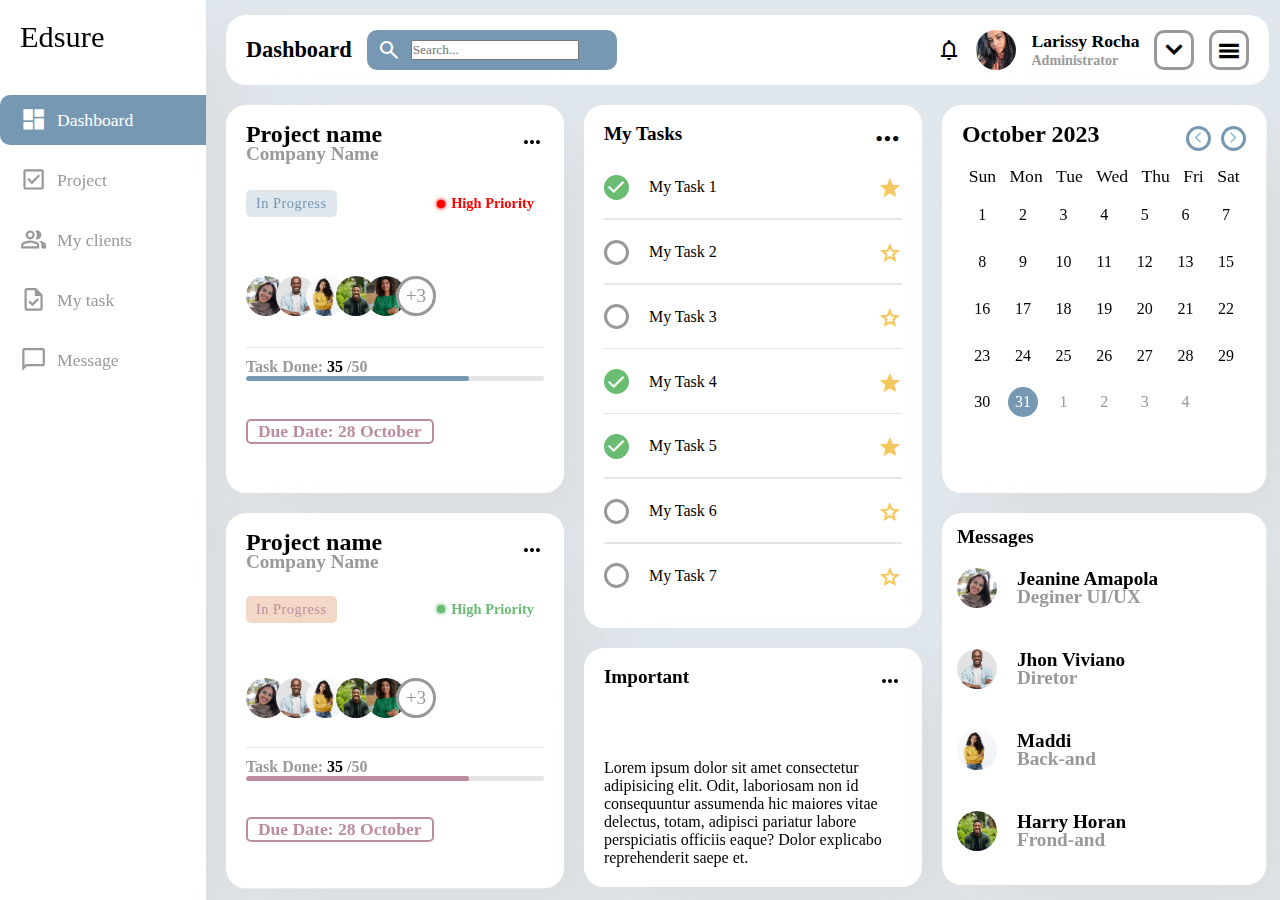
==== dashboard/index.html @ b964fb95 "Fazendo Página de Login funcionar com PHP" ====
<!DOCTYPE html>
<html lang="pt-br">
<head>
    <meta charset="UTF-8">
    <meta name="viewport" content="width=device-width, initial-scale=1.0">
    <title>Task Dashboard</title>
    <link rel="stylesheet" href="./css/style.css">
    <link rel="stylesheet" href="https://fonts.googleapis.com/css2?family=Material+Symbols+Outlined:opsz,wght,FILL,GRAD@20..48,100..700,0..1,-50..200" />
    
</head>
<body>
    <!--header start-->
    <div class="container">
        <div class="left">
            <header>
                <div class="logo">
                    <h2>Edsure</h2>
                    <div class="close">
                        <span class="material-symbols-outlined">
                            close
                        </span>
                    </div>
                </div>
                <nav>
                    <ul>
                        <li>
                            <a href="#">
                                <span class="material-symbols-outlined full">
                                    dashboard
                                </span>
                                <span class="title">Dashboard</span>
                            </a>
                        </li>
                        <li>
                            <a href="#">
                                <span class="material-symbols-outlined">
                                    check_box
                                </span>
                                <span class="title">Project</span>
                            </a>
                        </li>
                        <li>
                            <a href="#">
                                <span class="material-symbols-outlined">
                                    group
                                </span>
                                <span class="title">My clients</span>
                            </a>
                        </li>
                        <li>
                            <a href="#">
                                <span class="material-symbols-outlined">
                                    Task
                                </span>
                                <span class="title">My task</span>
                            </a>
                        </li>
                        <li>
                            <a href="#">
                                <span class="material-symbols-outlined">
                                    chat_bubble
                                </span>
                                <span class="title">Message</span>
                            </a>
                        </li>
                    </ul>
                </nav>
            </header>
        </div>
        <div class="right">
            <!-- top start -->
            <div class="top">
                <!-- searchBx start -->
                <div class="searchBx">
                    <h2>Dashboard</h2>
                    <div class="inputBx">
                        <span class="material-symbols-outlined searchOpen">
                            search
                        </span>
                        <input type="text" placeholder="Search...">
                        <span class="material-symbols-outlined searchClose">
                            close
                        </span>
                    </div>
                </div>
                <!-- searchBx end -->
                <!-- user start -->
                <div class="user">
                    <span class="material-symbols-outlined">
                        notifications
                    </span>
                    <div class="userImg">
                        <img src="./img/eu_crm.webp" alt="user">
                    </div>
                    <h2>Larissy Rocha<br><span>Administrator</span></h2>
                    <div class="arrow">
                        <span class="material-symbols-outlined">
                            expand_more
                        </span>
                    </div>
                    <div class="toggle">
                        <span class="material-symbols-outlined">
                            menu
                        </span>
                        <!-- <span class="material-symbols-outlined">
                            close
                        </span> -->
                    </div>
                </div>
            </div> 
            <main>
                <div class="projectCard">
                    <div class="projectTop">
                        <h2>Project name<br><span>Company Name</span></h2>
                        <div class="projectDots">
                            <span class="material-symbols-outlined">
                                more_horiz
                            </span>
                        </div>
                    </div>
                    <div class="projectProgress">
                        <div class="process">
                            <h2>In Progress</h2>
                        </div>
                        <div class="priority">
                            <h2>High Priority</h2>
                        </div>
                    </div>
                    <div class="groupImg">
                        <a href="#">
                            <img src="img/img1.webp" alt="img1">
                        </a>
                        <a href="#" style="--left: -10px">
                            <img src="img/img2.webp" alt="img2">
                        </a>
                        <a href="#" style="--left: -20px">
                            <img src="img/img3.webp" alt="img3">
                        </a>
                        <a href="#" style="--left: -30px">
                            <img src="img/img4.webp" alt="img4">
                        </a>
                        <a href="#" style="--left: -40px">
                            <img src="img/img5.webp" alt="img5">
                        </a>
                        <a href="#" style="--left: -50px">
                            <span class="number">+3</span>
                        </a>
                    </div>
                    <div class="task">
                        <h2>Task Done: <bold>35</bold> /50</h2>
                        <span class="line"></span>
                    </div>
                    <div class="due">
                        <h2>Due Date: 28 October</h2>
                    </div>
                </div>
                <div class="projectCard projectCard2">
                    <div class="projectTop">
                        <h2>Project name<br><span>Company Name</span></h2>
                        <div class="projectDots">
                            <span class="material-symbols-outlined">
                                more_horiz
                            </span>
                        </div>
                    </div>
                    <div class="projectProgress">
                        <div class="process">
                            <h2>In Progress</h2>
                        </div>
                        <div class="priority">
                            <h2>High Priority</h2>
                        </div>
                    </div>
                    <div class="groupImg">
                        <a href="#">
                            <img src="img/img1.webp" alt="img1">
                        </a>
                        <a href="#" style="--left: -10px">
                            <img src="img/img2.webp" alt="img2">
                        </a>
                        <a href="#" style="--left: -20px">
                            <img src="img/img3.webp" alt="img3">
                        </a>
                        <a href="#" style="--left: -30px">
                            <img src="img/img4.webp" alt="img4">
                        </a>
                        <a href="#" style="--left: -40px">
                            <img src="img/img5.webp" alt="img5">
                        </a>
                        <a href="#" style="--left: -50px">
                            <span class="number">+3</span>
                        </a>
                    </div>
                    <div class="task">
                        <h2>Task Done: <bold>35</bold> /50</h2>
                        <span class="line"></span>
                    </div>
                    <div class="due">
                        <h2>Due Date: 28 October</h2>
                    </div>
                </div>
                <div class="myTasks">
                    <div class="tasksHead">
                        <h2>My Tasks</h2>
                        <div class="tasksDots">
                            <span class="material-symbols-outlined">
                                more_horiz
                            </span>
                        </div>
                    </div>
                    <div class="tasks">
                        <ul>
                            <li>
                                <span class="tasksIconName">
                                    <span class="tasksIcon done">
                                        <span class="material-symbols-outlined">
                                            check
                                        </span>
                                    </span>
                                    <span class="tasksName"> My Task 1</span>
                                </span>
                                <span class="tasksStar full">
                                    <span class="material-symbols-outlined">
                                        star
                                    </span>
                                </span>
                            </li>
                            <li>
                                <span class="tasksIconName">
                                    <span class="tasksIcon notDone"></span>
                                    <span class="tasksName"> My Task 2</span>
                                </span>
                                <span class="tasksStar half">
                                    <span class="material-symbols-outlined">
                                        star
                                    </span>
                                </span>
                            </li>
                            <li>
                                <span class="tasksIconName">
                                    <span class="tasksIcon notDone"></span>
                                    <span class="tasksName"> My Task 3</span>
                                </span>
                                <span class="tasksStar half">
                                    <span class="material-symbols-outlined">
                                        star
                                    </span>
                                </span>
                            </li>
                            <li>
                                <span class="tasksIconName">
                                    <span class="tasksIcon done">
                                        <span class="material-symbols-outlined">
                                            check
                                        </span>
                                    </span>
                                    <span class="tasksName"> My Task 4</span>
                                </span>
                                <span class="tasksStar full">
                                    <span class="material-symbols-outlined">
                                        star
                                    </span>
                                </span>
                            </li>
                            <li>
                                <span class="tasksIconName">
                                    <span class="tasksIcon done">
                                        <span class="material-symbols-outlined">
                                            check
                                        </span>
                                    </span>
                                    <span class="tasksName"> My Task 5</span>
                                </span>
                                <span class="tasksStar full">
                                    <span class="material-symbols-outlined">
                                        star
                                    </span>
                                </span>
                            </li>
                            <li>
                                <span class="tasksIconName">
                                    <span class="tasksIcon notDone"></span>
                                    <span class="tasksName"> My Task 6</span>
                                </span>
                                <span class="tasksStar half">
                                    <span class="material-symbols-outlined">
                                        star
                                    </span>
                                </span>
                            </li>
                            <li>
                                <span class="tasksIconName">
                                    <span class="tasksIcon notDone"></span>
                                    <span class="tasksName"> My Task 7</span>
                                </span>
                                <span class="tasksStar half">
                                    <span class="material-symbols-outlined">
                                        star
                                    </span>
                                </span>
                            </li>
                        </ul>
                    </div>
                </div>
                <div class="important">
                    <div class="importantHead">
                        <h2>Important</h2>
                        <div class="importantDots">
                            <span class="material-symbols-outlined">
                                more_horiz
                            </span>
                        </div>
                    </div>
                    <div class="importanttext">
                        <p>Lorem ipsum dolor sit amet consectetur adipisicing elit. Odit, laboriosam non id consequuntur assumenda hic maiores vitae delectus, totam, adipisci pariatur labore perspiciatis officiis eaque? Dolor explicabo reprehenderit saepe et.</p>
                    </div>
                </div>
                <div class="calendar">
                    <div class="calendarHead">
                        <h2>October 2023</h2>
                        <div class="calendarIcon">
                            <span class="material-symbols-outlined full">
                                chevron_left
                            </span>
                            <span class="material-symbols-outlined full">
                                chevron_right
                            </span>
                        </div>
                    </div>
                    <div class="calendarData">
                        <ul class="weeks">
                            <li>Sun</li>
                            <li>Mon</li>
                            <li>Tue</li>
                            <li>Wed</li>
                            <li>Thu</li>
                            <li>Fri</li>
                            <li>Sat</li>
                        </ul>
                        <ul class="days">
                            <li>1</li>
                            <li>2</li>
                            <li>3</li>
                            <li>4</li>
                            <li>5</li>
                            <li>6</li>
                            <li>7</li>
                            <li>8</li>
                            <li>9</li>
                            <li>10</li>
                            <li>11</li>
                            <li>12</li>
                            <li>13</li>
                            <li>15</li>
                            <li>16</li>
                            <li>17</li>
                            <li>18</li>
                            <li>19</li>
                            <li>20</li>
                            <li>21</li>
                            <li>22</li>
                            <li>23</li>
                            <li>24</li>
                            <li>25</li>
                            <li>26</li>
                            <li>27</li>
                            <li>28</li>
                            <li>29</li>
                            <li>30</li>
                            <li class="active">31</li>
                            <li class="inactive">1</li>
                            <li class="inactive">2</li>
                            <li class="inactive">3</li>
                            <li class="inactive">4</li>
                        </ul>
                    </div>
                </div>
                <div class="messages">
                    <div class="messagesHead">
                        <h2>Messages</h2>
                    </div>
                    <div class="messagesUser">
                        <div class="messagesUserImg">
                            <img src="./img/img1.webp" alt="fotomulher">
                        </div>
                        <h2>Jeanine Amapola<br><span>Deginer UI/UX</span></h2>
                    </div>
                    <div class="messagesUser">
                        <div class="messagesUserImg">
                            <img src="./img/img2.webp" alt="fotohomem">
                        </div>
                        <h2>Jhon Viviano<br><span>Diretor</span></h2>
                    </div>
                    <div class="messagesUser">
                        <div class="messagesUserImg">
                            <img src="./img/img3.webp" alt="fotomulher">
                        </div>
                        <h2>Maddi<br><span>Back-and</span></h2>
                    </div>
                    <div class="messagesUser">
                        <div class="messagesUserImg">
                            <img src="./img/img4.webp" alt="fotohomem">
                        </div>
                        <h2>Harry Horan<br><span>Frond-and</span></h2>
                    </div>
                </div>
            </main>   
        </div>
        <!-- right end -->
    </div>
    <!-- container end -->
</body>
</html>
---- dashboard/css/style.css ----
* {
    margin: 0;
    padding: 0;
    box-sizing: border-box;
    font-family: Dubai;
}

:root {
    --cor-azul: #7698B3;
    --cor-azulc: #83B5D1;
    --cor-azule :#172A3A;
    --cor-bege: #F3D8C7;
    --cor-rosa: #bc8da0;
    --cor-branco: #ffff;
    --cor-gray: #dfe7ed;
}

body {
    display: flex;
    justify-content: center;
    align-items: center;
    min-height: 10vh;
    background-color: var(--cor-azul);
    
}
.full {
  font-variation-settings:
  'FILL' 1,
  'wght' 400,
  'GRAD' 0,
  'opsz' 48
}

::-webkit-scrollbar{
    width: 10px;
}

::-webkit-scrollbar-track {
    background-color: var(--cor-azul);
}

::-webkit-scrollbar-thumb {
    background: var(--cor-azule);
    border-radius: 10px;
    border: 3px solid var(--cor-branco);
}

.container {
    position: relative;
    width: 100%;
    height: 100vh;
    background: rgba(255, 255, 255, 0.774);
    backdrop-filter: blur(10px);
    display: flex;
    gap: 20px;
    overflow: hidden;
 
}

.container > .left{
    position: relative;
    width: 250px;
    height: 100%;
    background-color: var(--cor-branco);
    backdrop-filter: blur(5px);
    box-shadow: 35px 35px 68px 0px rgba(218, 217, 217, 0.651);
    inset:  -8px -8px 16px 0px;
    inset: 0px 11px 28px 0px;
    display: flex;
    justify-content: space-between;
    align-items: center;
    flex-direction: column;
    padding: 20px 0px;
}

/* header start */
.container  .left header {
    position:relative;
    width: 100%;
}
/* logo start */
.container .left header .logo {
    position: relative;
    margin-bottom: 20px;
    padding-left: 20px;
    display:flex;
    justify-content: space-between;
    align-items: center;
}

.container .left header .logo h2 {
    font-size: 1.9em;
    font-weight: 500;
    cursor: pointer;
    color: #000;
}

.container .left header .logo .close {
    position: relative;
    left: -20px;
    width: 20px;
    height: 20px;
    text-align: center;
    line-height: 20px;
    display: none;
    cursor: pointer;

}

/* nav start */
.container .left header nav {
    position: relative;
    padding: 20px 0 20px 0px;
}

.container .left header nav ul {
    position: relative;
    display: flex;
    justify-content: center;
    align-items: flex-start;
    flex-direction: column;
    gap: 10px;
}

.container .left header nav ul li {
    position: relative;
    width:  100%;
    height: 50px;
    list-style: none;
    display: flex;
    justify-content: center;
    align-items: center;
}

.container .left header nav ul li a {
    position: relative;
    width: 100%;
    height: 100%;
    
    display: flex;
    justify-content: flex-start;
    align-items: center;
    text-decoration: none;
    padding-left:  20px;
    border-top-left-radius: 10px;
    border-bottom-left-radius: 10px;
    transition: .3s ease;
}

.container .left header nav ul li:first-child a,
.container .left header nav ul li a:hover {
    transition: 0s;
    background: var(--cor-azul); 
    
}

.container .left header nav ul li a::before{
    content: '';
    position: absolute;
    right: 0;
    width: 0;
    height: 100%;
    background: var(--cor-azul);
    transition: .3s ease;
}

.container .left header nav ul li:first-child a::before,
.container .left header nav ul li a:hover::before {
    width: 4px;
}

.container .left header nav ul li a .material-symbols-outlined {
    color: #999;
    font-size: 1.7em;
    margin-right: 10px;
}

.container .left header nav ul li a .title{
    color: #999;
    font-size: 1.1em;
}

.container .left header nav ul li:first-child a .material-symbols-outlined,
.container .left header nav ul li:first-child a .title,
.container .left header nav ul li a:hover .material-symbols-outlined,
.container .left header nav ul li a:hover .title {
    color: var(--cor-branco)
}

.container .right {
    position: relative;
    width: 100%;
    height: 100%;
    display: flex;
    flex-direction: column;
    gap: 20px;
    padding-top: 15px;
    cursor: pointer;
}
/* top start */
.container .right .top {
    position: relative;
    width: 99%;
    height: 70px;
    display: flex;
    justify-content: space-between;
    align-items: center;
    padding: 20px;
    border-radius: 20px;
    background-color: var(--cor-branco);
    border-radius: 20px;
    /*box-shadow: 35px 35px 68px 0px rgba(218, 217, 217, 0.651);
    inset:  -8px -8px 16px 0px;
    inset: 0px 11px 28px 0px;*/
}

.container .right .top .searchBx {
    position: relative;
    display: flex;
    justify-content: center;
    align-items: center;
    gap: 15px;
}

.container .right .top .searchBx h2{
    color: #000;
    font-size: 1.4em;
    cursor: pointer;
}

.container .right .top .searchBx .inputBx{
    position:relative;
    width: 250px;
    height: 40px;
    background: var(--cor-azul);
    border-radius: 10px;
    display: flex;
    justify-content: flex-start;
    align-items: center;
    padding-left: 10px;
    gap: 10px;
    overflow: hidden;
}

.container .right .top .searchBx .inputBx span{
    color: var(--cor-branco);
    cursor: pointer;
}

.container .right .top .search .inputBx input{
    position: relative;
    width: 100%;
    outline: none;
    border: none;
    background: transparent;
    margin-right: 10px;
    font-size: 1. 2em;
    color: #000;
}

.container .right .top .searchBx .inputBx span.searchClose{
    position: absolute;
    right: 10px;
    cursor: pointer;
    display: none;
}

.container .right .top .user{
    position: relative;
    display: flex;
    justify-content: center;
    align-items: center;
    gap: 15px;
}

.container .right .top .user span{
    color: #000;
    cursor: pointer;
}

.container .right .top .user .userImg{
    position: relative;
    width: 40px;
    height: 40px;
    overflow: hidden;
    cursor: pointer;
}

.container .right .top .user .userImg img {
    position: absolute;
    width: 100%;
    height: 100%;
    object-fit: cover;
    border-radius: 50%;
}

.container .right .top .user h2{
    font-size: 1.1em;
    line-height: 18px;
    white-space: nowrap;
    cursor: pointer;
}

.container .right .top .user h2 span {
    color: #999;
    font-size: 0.8em;
}

.container .right .top .user .arrow {
    position: relative;
    width: 40px;
    height: 40px;
    border: 3px solid #999;
    border-radius: 10px;
    cursor: pointer;
    display: flex;
    justify-content: center;
    align-items: center;
}

.container .right .top .user .arrow span {
    color: #000;
    font-size: 2em;
    font-weight: 600;
    transition: 3s ease;
}

.container .right .top .user .arrow:hover span {
    transform: scale(1.2);
}

.container .right .top .user .toggle{
    position: relative;
    width: 40px;
    height: 40px;
    border: 3px solid #999;
    border-radius: 10px;
    cursor: pointer;
    text-align: center;
    line-height: 50px;
    display: flexbox;

}
.container .right .top .user .toggle span{
    color: #000;
    font-size: 1.5em;
    font-weight: 900;
}

.container .right .top .user .toggle:hover span {
    /transform: scale(1.1);  
}

.container .right main {
    position: relative;
    width: 100%;
    height: calc(100% - 90px); /*. Ele calcula a altura como 100% da altura do elemento pai (novamente, o .right), subtraindo 90 pixels. Isso permite que o elemento tenha uma altura menor do que o seu contêiner pai*/
    display: grid;
    grid-template-columns: repeat(3,1fr); /*Define as colunas da grade.Cria 3 colunas de largura igual (1fr significa 1 fração igual de espaço disponível). Isso cria uma grade com três colunas.*/
    grid-template-rows: repeat(6,1fr); /* cria 6 linhas de altura igual, novamente usando 1fr para distribuir o espaço igualmente. Isso cria uma grade com seis linhas.*/
    gap:  20px; /*Define o espaçamento (margem) entre as células da grade. */
}

.container .right main .projectCard {
    position: relative;
    width: 100%;
    height: 100%;
    background: var(--cor-branco);
    backdrop-filter: blur(5px);
    border-radius: 20px;
    box-shadow: 35px 35px 68px 0px rgba(218, 217, 217, 0.651);
    inset:  -8px -8px 16px 0px;
    inset: 0px 11px 28px 0px;
    padding: 20px;
    display: flex;
    justify-content: space-between;
    align-items: center;
    flex-direction: column;
    grid-row: 1 / 4; /* Isso afetará o dimensionamento vertical do elemento na grade, fazendo com que ele abranja três linhas da grade.*/
}

.container .right main .projectCard .projectTop{
    position: relative;
    width: 100%;
    height: 40px;
    display: flex;
    justify-content: space-between;
    align-items: center;
}

.container .right main .projectCard .projectTop h2{
    color: #000;
    font-size: 1. 2em;
    line-height: 18px;
    cursor: pointer;
}

.container .right main .projectCard .projectTop h2 span {
    color: #999;
    font-size: 0.8em;
}

.container .right main .projectCard .projectTop .projectsDots {
    position: relative;
    display: flex;
    justify-content: center;
    align-items: center;
    cursor: pointer;
}

.container .right main .projectCard .projectTop .projectsDots span {
    color: #000;
    font-size: 1.8em;
    font-weight: 700;
}

.container .right main .projectCard .projectProgress {
    position:  relative;
    width: 100%;
    height: 100%;
    display: flex;
    justify-content: space-between;
    align-items: center;
}

.container .right main .projectCard .projectProgress .process {
    position: relative;
    padding: 5px 10px;
    background: var(--cor-gray);
    border-radius: 5px;
    cursor: pointer;
}

.container .right main .projectCard .projectProgress .process h2 {
    color: var(--cor-azul);
    white-space: nowrap; /*serve para fazer com que o conteúdo de um elemento não seja quebrado em várias linhas*/
    font-size: 0.9em;
    font-weight: 500;
    letter-spacing: 0.5px; /*é usada para controlar o espaço entre os caracteres (letras) em um texto.*/
} 

.container .right main .projectCard .projectProgress .priority {
    position: relative;
    padding: 5px 10px;
    cursor: pointer;
}

.container .right main .projectCard .projectProgress .priority::before {
    content: '';
    position: absolute;
    top: 50%;
    left: 0;
    width: 8px;
    height: 8px;
    transform: translate(-50%, -50%);
    background: #ff0000;
    border-radius: 50%;
    box-shadow: 0 0 2px #ff0000, 0 0 5px #ff0000
}

.container .right main .projectCard .projectProgress .priority h2 {
    color: #ff0000;
    white-space: nowrap;
    font-size: 0.9em;
    font: weight 500;
}

.container .right main .projectCard .groupImg{
    position: relative;
    width: 100%;
    height: 100%;
    overflow: hidden;
    display: flex;
    justify-content: flex-start;
    align-items: center;
    padding: 15px 0;
}

.container .right main .projectCard .groupImg::before{
    content: '';
    position: absolute;
    bottom: 0;
    left: 0;
    width: 100%;
    height: 1.5px;
    background: rgba(0, 0, 0, .1)
}

.container .right main .projectCard .groupImg a {
    position: relative;
    width: 40px;
    height: 40px;
    overflow: hidden;
    border-radius: 50%;
    left: var(--left); /* usada para colocar as imgs na frnete da outra, lado esquerdo*/
    text-decoration: none;
    display: flex;
    justify-content: center;
    align-items: center;
}

.container .right main .projectCard .groupImg a img {
    position: absolute;
    width: 100%;
    height: 100%;
    object-fit: cover; /*preencha o contêiner, mantendo sua proporção original e cortando partes da imagem, se necessário, para alcançar esse preenchimento total.*/
}

.container .right main .projectCard .groupImg a:last-child {
    border: 3px solid #999;
    background: #fff;
}

.container .right main .projectCard .groupImg a:last-child .number{
    color: #999;
    font-size: 1.2em;
}

.container .right main .projectCard .task {
    position: relative;
    width: 100%;
    display: flex;
    justify-content: space-between;
    align-items: flex-start;
    flex-direction: column;
    margin: 10px 0;
}

.container .right main .projectCard .task h2 {
    color: #999;
    font-size: 1em;
}

.container .right main .projectCard .task h2 bold {
    color: black
}

.container .right main .projectCard .task .line {
    position: relative;
    width: 100%;
    height: 5px;
    background: rgba(0, 0, 0, .1);
    border-radius: 50px;
    z-index: -1; /*especialmente quando há elementos sobrepostos e você deseja determinar qual deles deve estar na frente dos outros*/
    overflow: hidden;
}

.container .right main .projectCard .task .line::before {
    content: '';
    position: absolute;
    left: 0;
    width: 75%;
    height: 100%;
    background: var(--cor-azul);
    border-radius: 50px;
    z-index: 1; /*especialmente quando há elementos sobrepostos e você deseja determinar qual deles deve estar na frente dos outros*/
}

.container .right main .projectCard .due {
    position: relative;
    width: 100%;
    height: 100%;
    display: flex;
    align-items: center;
    cursor: pointer;
}

.container .right main .projectCard .due h2 {
    padding: 0px 10px;
    border: 2px solid var(--cor-rosa);
    border-radius: 5px;
    font-size: 1.1em;
    color: var(--cor-rosa);
}
/*projectCard2*/
.container .right main .projectCard.projectCard2 {
    grid-row:  4 / 7;
}
.container .right main .projectCard.projectCard2 {
    height: 97%;
}


.container .right main .projectCard.projectCard2 .projectProgress .process{
    background: var(--cor-bege);
}

.container .right main .projectCard.projectCard2 .projectProgress .process h2 {
    color: var(--cor-rosa);
}

.container .right main .projectCard.projectCard2 .projectProgress .priority::before {
    background: #69bc72;
    box-shadow: 0 0 2px #69bc72, 0 0 5px #69bc72;
}

.container .right main .projectCard.projectCard2 .projectProgress .priority h2 {
    color: #69bc72;
}

.container .right main .projectCard.projectCard2 .task .line::before {
    background: var(--cor-rosa);
}
/*projectCard2 and*/
/*myTasks start*/
.container .right main .myTasks{
    position: relative;
    width: 100%;
    height: 100%;
    background: rgba(255, 255, 255, 1);
    backdrop-filter: blur(5px);
    border-radius: 20px;
    padding: 20px;
    display: flex;
    justify-content: space-between;
    align-items: center;
    flex-direction: column;
    grid-row: 1 / 5;
    grid-column: 2 / 3;
}

.container .right main .myTasks .tasksHead{
    position: relative;
    width: 100%;
    height: 30px;
    display: flex;
    justify-content: space-between;
    align-items: flex-start;
}

.container .right main .myTasks .tasksHead h2{
    position: relative;
    width: 100%;
    height: 100%;
    line-height: 18px;
    color: #000;
    font-size: 1.2em;
    cursor: pointer;
}

.container .right main .myTasks .tasksHead .tasksDots {
    position: relative;
    cursor: pointer;
}

.container .right main .myTasks .tasksHead .tasksDots span {
    color: #000;
    font-size: 1.8em;
    font-weight: 700;
}

.container .right main .myTasks .tasks {
    position: relative;
    width: 100%;
    height: 100%;
}

.container .right main .myTasks .tasks ul {
    position: relative;
    width: 100%;
    height: 100%;
}

.container .right main .myTasks .tasks ul li {
    position: relative;
    width: 100%;
    height: calc(100% / 7);
    display: flex;
    justify-content: space-between;
    align-items: center;
}

.container .right main .myTasks .tasks ul li::before {
    content: '';
    position: absolute;
    bottom: 0;
    left: 0;
    width: 100%;
    height: 1.5px;
    background: rgba(0, 0, 0, .1);
}

.container .right main .myTasks .tasks ul li:last-child::before {
    width: 0;
}

.container .right main .myTasks .tasks ul li .tasksIconName {
    position: relative;
    width: 100%;
    height: 100%;
    display: flex;
    justify-content: flex-start;
    align-items: center;
    gap: 20px;
}

.container .right main .myTasks .tasks ul li .tasksIconName .tasksIcon {
    position: relative;
    width: 25px;
    height: 25px;
    border-radius: 50%;
    display: flex;
    justify-content: center;
    align-items: center;
    cursor: pointer;
}

.container .right main .myTasks .tasks ul li .tasksIconName .tasksIcon.done {
    color: var(--cor-branco);
    background: #69bc72;
}

.container .right main .myTasks .tasks ul li .tasksIconName .tasksIcon.notDone {
    background: var(--cor-branco);
    border: 3px solid #999;
}

.container .right main .myTasks .tasks ul li .tasksIconName .tasksName {
    color: #000;
    cursor: pointer;
}

.container .right main .myTasks .tasks ul li .tasksStar {
    position: relative;
    display: flex;
    justify-content: center;
    align-items: center;
}

.container .right main .myTasks .tasks ul li .tasksStar.full, .container .right main .myTasks .tasks ul li .tasksStar.half {
    color: #f5c75f;
}

.container .right main .important {
    position: relative;
    width: 100%;
    height: 95%;
    background: var(--cor-branco);
    backdrop-filter: blur(5px);
    border-radius: 20px;
    box-shadow: 35px 35px 68px 0px rgba(218, 217, 217, 0.651);
    inset:  -8px -8px 16px 0px;
    inset: 0px 11px 28px 0px;
    padding: 20px;
    display: flex;
    justify-content: space-between;
    align-items: center;
    flex-direction: column;
    grid-row: 5 / 7;
    grid-column: 2 / 3;
    overflow: hidden;
}

.container .right main .important .importantHead {
    position: relative;
    width: 100%;
    height: 30px;
    display: flex;
    justify-content: space-between;
    align-items: center;
    cursor: pointer;
}

.container .right main .important .importantHead h2 {
    position: relative;
    width: 100%;
    height: 100%;
    line-height: 18px;
    color: #000;
    font-size: 1.2em;
    cursor: pointer;
}

/* calendar start */

.container .right main .calendar {
    position: relative;
    width:96%;
    height: 100%;
    background-color: var(--cor-branco);
    backdrop-filter: blur(5px);
    border-radius: 20px;
    box-shadow: 35px 35px 68px 0px rgba(218, 217, 217, 0.651);
    inset:  -8px -8px 16px 0px;
    inset: 0px 11px 28px 0px;
    display: flex;
    justify-content: space-between; /*Alinha os elementos filhos horizontalmente com espaços iguais entre eles.*/
    align-items: center; /*Alinha os elementos filhos verticalmente no centro do elemento pai.*/
    flex-direction: column;
    grid-row: 1/ 4; /*Define o elemento como ocupando as linhas de grade de 1 a 4 em um sistema de grade, controlando sua posição vertical.*/
    grid-column: 3/ 4; /*Define o elemento como ocupando as colunas de grade de 3 a 4 em um sistema de grade, controlando sua posição horizontal.*/
    padding: 20px;
    gap: 10px; /* Define o espaçamento de 10 pixels entre os elementos filhos quando estão empilhados verticalmente.*/
} 

.container .right main .calendar .calendarHead {
    position: relative;
    width: 100%;
    height: 30px;
    display: flex;
    justify-content: space-between;
    align-items: center;
}

.container .right main .calendar .calendarHead h2 {
    position: relative;
    width: 100%;
    height: 100%;
    line-height: 18px; /*é usada para controlar o espaço vertical entre as linhas de texto em um elemento HTML. */
    color: #000;
    font: 1.2em;
    cursor: pointer;
}

.container .right main .calendar .calendarHead .calendarIcon {
    position: relative;
    display: flex;
    gap: 10px;
}

.container .right main .calendar .calendarHead .calendarIcon .material-symbols-outlined{
    position: relative;
    width: 25px;
    height: 25px;
    border: 3px solid var(--cor-azul);
    border-radius: 50%;
    cursor: pointer;
    color: var(--cor-azulc);
    font-size: 1.3em;
    font-weight: 600;
    display: flex;
    justify-content: center;
    align-items: center;
}

.container .right main .calendar .calendarData{
    position: relative;
    width: 100%;
    height: 100%;
}

.container .right main .calendar .calendarData .weeks {
    position: relative;
    width: 100%;
    height: 30px;
    display: flex;
    justify-content: space-around;
    align-items: center;
}

.container .right main .calendar .calendarData .weeks li {
    list-style: none;
    cursor: pointer;
    font-size: 1.1em;
    font-weight: 500;
}

.container .right main .calendar .calendarData .days {
    position: relative;
    width: 100%;
    height: calc(100% - 30px);
    display: grid; /*Define o elemento como um contêiner de grade, permitindo que você organize o conteúdo dentro dele em um sistema de grade.*/
    grid-template-columns: repeat(7, 1fr); /* Isso cria uma grade com 7 colunas, cada uma ocupando a mesma quantidade de espaço, especificado por 1fr.*/
    grid-template-rows: repeat(6, 1fr); /* Isso cria uma grade com 6 linhas, cada uma ocupando a mesma quantidade de espaço, especificado por 1fr*/
    place-items: center; /* Centraliza o conteúdo dentro do elemento na horizontal e vertical. */
} 

.container .right main .calendar .calendarData .days li {
    position: relative;
    width: 30px;
    height: 30px;
    list-style: none;
    display: flex;
    justify-content: center;
    align-items: center;
    color: #000;
    border-radius: 50%;
    cursor: pointer;
    transition: .3s ease;
}

.container .right main .calendar .calendarData .days li.inactive{
    color: #999;
}

.container .right main .calendar .calendarData .days li:hover {
    background: var(--cor-gray);
    color: var(--cor-branco);
    transition: 0s;
}

.container .right main .calendar .calendarData .days li.active {
    background-color: var(--cor-azul);
    color: var(--cor-branco);
}

/* messages start */
.container .right main .messages {
    position: relative;
    width: 96%;
    height: 96%;
    background: var(--cor-branco);
    backdrop-filter: blur(5px);
    border-radius: 20px;
    box-shadow: 35px 35px 68px 0px rgba(218, 217, 217, 0.651);
    inset:  -8px -8px 16px 0px;
    inset: 0px 11px 28px 0px;
    padding: 20px;
    display: flex;
    justify-content: space-between;
    align-items: center;
    flex-direction: column;
    grid-row: 4 / 7;
    padding: 15px;
    gap: 3px; /*O gap controla o espaço entre as linhas e colunas desses sistemas de layout.*/
}

.container .right main .messages .messagesHead {
    position: relative;
    width: 100%;
    height: 30px;
}

.container .right main .messages .messagesHead h2 {
    position: relative;
    width: 100%;
    height: 100%;
    line-height: 18px;
    color: #000;
    font-size: 1.2em;
    cursor: pointer;
}

.container .right main .messages .messagesUser {
    position: relative;
    width: 100%;
    height: 100%;
    display: flex;
    justify-content: flex-start;
    align-items: center;
    gap: 20px;
}

.container .right main .messages  .messagesUser .messagesUserImg {
    position: relative;
    width: 40px;
    height: 40px;
    border-radius: 50%;
    overflow: hidden;
}

.container .right main .messages .messagesUser .messagesUserImg img {
    position: absolute;
    width: 100%;
    height: 100%;
    object-fit: cover; /* Essa prorpiedade é util para que imagem preencha o espaço especifico. Pode ser cortada nas laterais, mas mantendo o foto original*/
    cursor: pointer;
}

.container .right main .messages .messagesUser h2 {
    position: relative;
    color: #000;
    cursor: pointer;
    font-size: 1.2em;
    line-height: 18px;
}

.container .right main .messages .messagesUser h2 span {
    color: #999;
    font-size: 0.8;
}
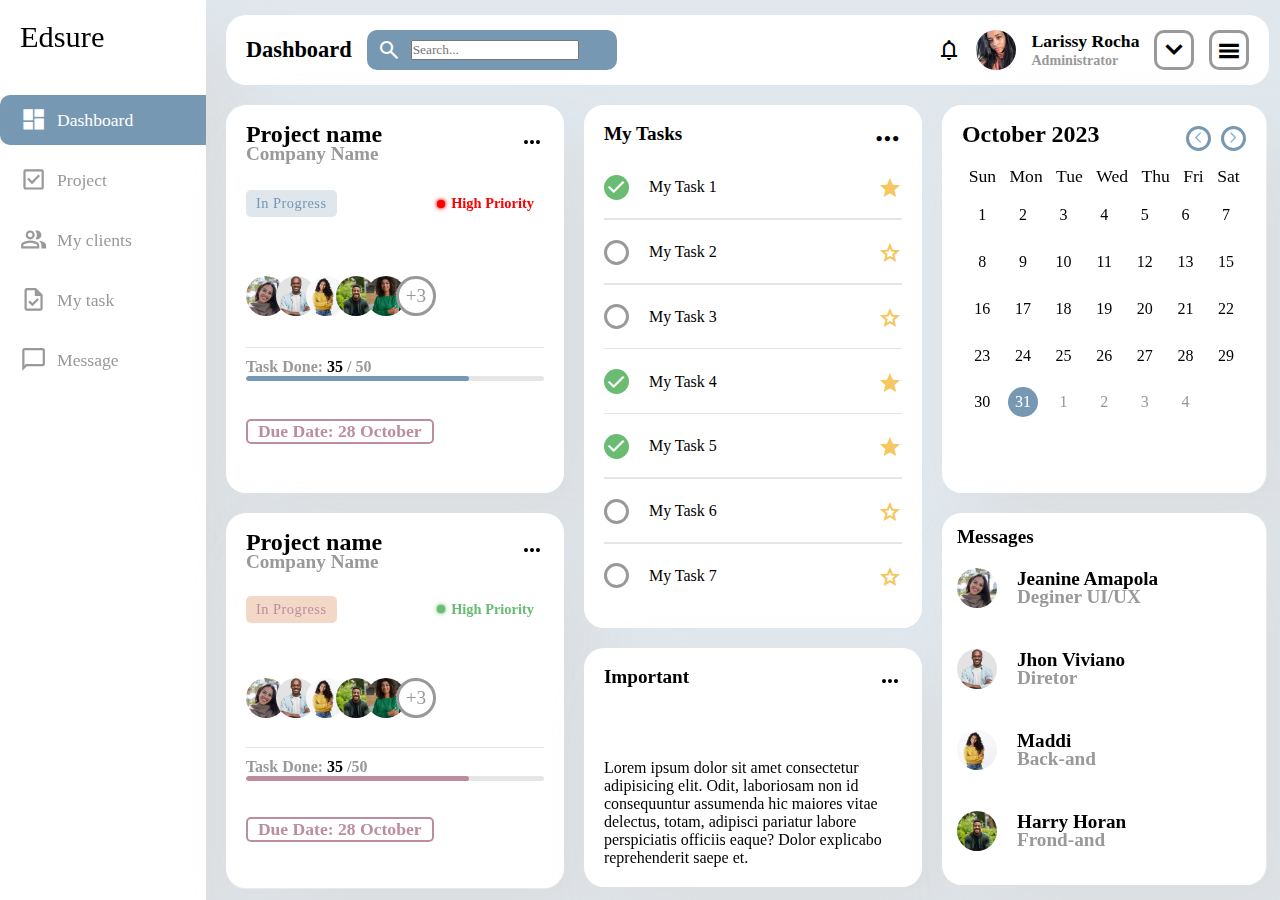
==== commit c15d4794: "atualizei o projects" ====
--- a/dashboard/index.html
+++ b/dashboard/index.html
@@ -6,6 +6,7 @@
     <title>Task Dashboard</title>
     <link rel="stylesheet" href="./css/style.css">
     <link rel="stylesheet" href="https://fonts.googleapis.com/css2?family=Material+Symbols+Outlined:opsz,wght,FILL,GRAD@20..48,100..700,0..1,-50..200" />
+    <link rel="stylesheet" href="./css/mediasquery.css">
     
 </head>
 <body>
@@ -32,7 +33,7 @@
                             </a>
                         </li>
                         <li>
-                            <a href="#">
+                            <a href="pages/project.html">
                                 <span class="material-symbols-outlined">
                                     check_box
                                 </span>
@@ -147,7 +148,7 @@
                         </a>
                     </div>
                     <div class="task">
-                        <h2>Task Done: <bold>35</bold> /50</h2>
+                        <h2>Task Done: <bold>35</bold> / 50</h2>
                         <span class="line"></span>
                     </div>
                     <div class="due">
@@ -409,5 +410,12 @@
         <!-- right end -->
     </div>
     <!-- container end -->
+    <script>
+        let toggle = document.querySelector('.toggle')
+        let left = document.querySelector(',left')
+        let right = document.querySelector('.right')
+        let close = document.querySelector('close')
+        let body = document.querySelector('.body')
+    </script>
 </body>
 </html>--- a/dashboard/css/style.css
+++ b/dashboard/css/style.css
@@ -21,9 +21,9 @@
     justify-content: center;
     align-items: center;
     min-height: 10vh;
-    background-color: var(--cor-azul);
-    
-}
+    background-color: var(--cor-azul);  
+}
+
 .full {
   font-variation-settings:
   'FILL' 1,
@@ -33,11 +33,11 @@
 }
 
 ::-webkit-scrollbar{
-    width: 10px;
+    width: 10px;   /* definindo a largura da barra de rolagem como 10 pixels.*/
 }
 
 ::-webkit-scrollbar-track {
-    background-color: var(--cor-azul);
+    background-color: var(--cor-azul);  /*estilizar a área de fundo da barra de rolagem (a "trilha" da barra de rolagem).*/
 }
 
 ::-webkit-scrollbar-thumb {
@@ -349,7 +349,7 @@
 }
 
 .container .right .top .user .toggle:hover span {
-    /transform: scale(1.1);  
+    transform: scale(1.1);  
 }
 
 .container .right main {
--- a/dashboard/css/mediasquery.css
+++ b/dashboard/css/mediasquery.css
@@ -0,0 +1,116 @@
+ @media (max-width: 1176px) {
+     .container .left {
+         position: absolute;
+         /*Define a posição do elemento como absoluta, permitindo posicioná-lo livremente.*/
+         left: -300px;
+         /* Move o elemento para a esquerda, fora da tela, escondendo-o.*/
+         height: calc(100% - 5vh);
+         /* Define a altura do elemento como a altura da tela (100%) menos 5% da altura da janela de visualização*/
+         z-index: 11;
+         transition: .5s ease;
+     }
+     .container .left.active {
+         left: 20px;
+     }
+    
+     .container .right.overlay::before {
+         content: '';
+         /* Pode ser usados para adicionar bordas, fundos, ícones ou outros elementos visuais sem a necessidade de conteúdo de texto real.*/
+         position: absolute;
+         width: 100%;
+         height: 100%;
+         z-index: 10;
+         border-radius: 20px;
+     }
+    
+     .container .right .top .user .toggle {
+         display: block;
+     }
+ }
+
+
+ @media (max-width: 927px) {
+     .container {
+         height: 100%;
+         padding: 15px;
+         /* margin: 30px 0; */
+     }
+
+     .container .left.active {
+         width: calc(100% -40px);
+         height: calc(100vh - 55px);
+         border-bottom-left-radius: 0;
+         border-bottom-left-radius: 0;
+     }
+
+     .container .left header .logo .close {
+         display: block;
+     }
+
+     .container .right main {
+        grid-template-columns:  repeat(1,1fr);
+        grid-template-rows: 1.1fr 1.1fr 1.1fr 1.1 1fr 1.1fr;
+    }
+    
+    .container .right main *{
+        grid-column: unset !important; /* Esta linha de código redefine a propriedade grid-column para o valor "unset" e utiliza !important para garantir que essa redefinição tenha prioridade sobre qualquer outra regra CSS que possa estar afetando a propriedade */
+        grid-row: unset !important; /*grid-row para o valor "unset" com !important, removendo qualquer configuração de linha de um layout de grid que possa ter sido aplicado a esses elementos.*/
+    } 
+
+    .container .right main .calendar {
+        width: 100%;
+     }
+
+     .container .right main .messages {
+        width: 100%;
+     }
+
+     .container .right .top .searchBx h2 {
+         font-size: 1.2em;
+     }
+
+     .container .right .top .searchBx .inputBx {
+         width: 45px;
+         cursor: pointer;
+     }
+
+     .container .right .top .searchBx.active {
+         position: absolute;
+         width: calc(100% - 40px);
+         height: 45px;
+         background: var(--cor-branco);
+         z-index: 10;
+         border-radius: 10px;
+     }
+
+     .container .right .top .searchBx.active h2 {
+         display: none;
+     }
+
+     .container .right .top .searchBx.active .inputBx {
+         width: 100%;
+     }
+
+     .container .right .top .searchBx.active .inputBx input {
+         padding-right: 40px;
+     }
+
+     .container .right .top .searchBx.active .inputBx span.searchClose {
+         display: block;
+     }
+
+     .container .right .top .user {
+        gap: 10px;
+     }
+
+ }
+
+ @media (max-width: 586px) {
+     .container .right .top .user .arrow {
+         display: none;
+     }
+
+     .container .right .top .user h2 {
+         display: none;
+     }
+ }